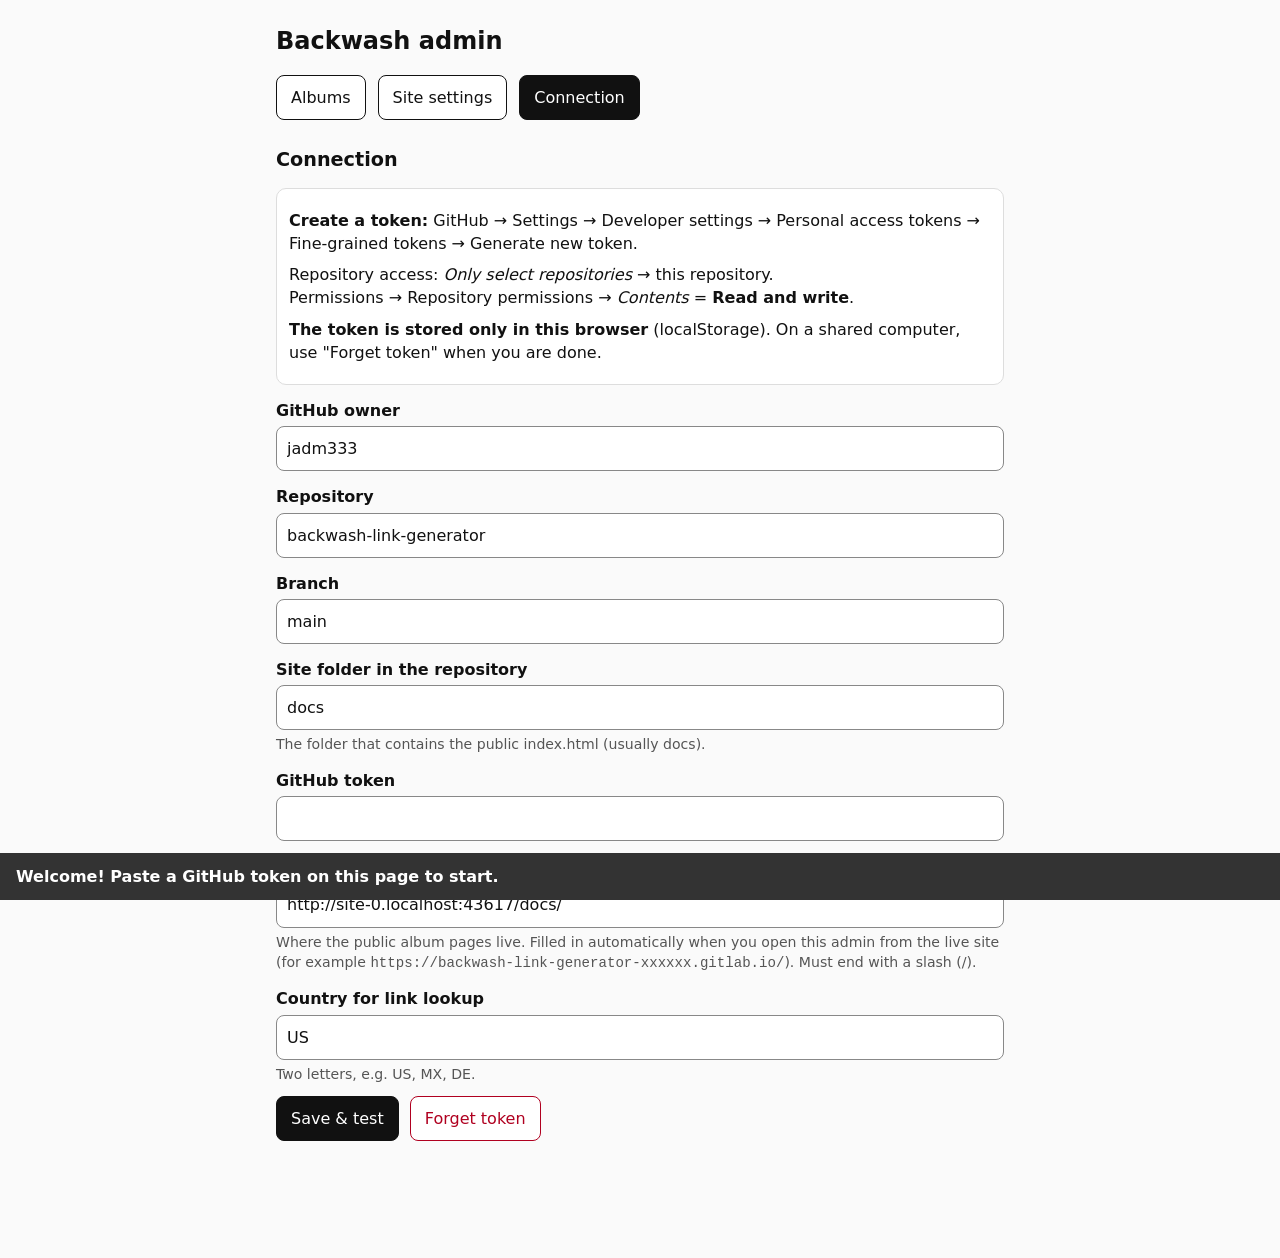
==== docs/admin/index.html @ 96a44078 "Add Change design button, default-design and lock settings; GitLab Pages docs - Public pages: floati" ====
<!doctype html>
<html lang="en">
<head>
<meta charset="utf-8">
<meta name="viewport" content="width=device-width, initial-scale=1">
<meta name="robots" content="noindex">
<title>Backwash admin</title>
<style>
  [hidden] { display: none !important; }
  * { box-sizing: border-box; }
  body { margin: 0; padding: 0 0 90px; font-family: system-ui, -apple-system, "Segoe UI", Roboto, sans-serif; font-size: 16px; line-height: 1.45; color: #111; background: #fafafa; }
  main { max-width: 760px; margin: 0 auto; padding: 16px; }
  h1 { font-size: 1.5rem; margin: 8px 0 12px; }
  h2 { font-size: 1.2rem; margin: 22px 0 8px; }
  p { margin: 8px 0; }
  a { color: #0645ad; }
  button { font: inherit; font-size: 16px; padding: 10px 14px; margin: 4px 6px 4px 0; border: 1px solid #111; border-radius: 8px; background: #fff; color: #111; cursor: pointer; }
  button.primary { background: #111; color: #fff; }
  button.danger { border-color: #b00020; color: #b00020; }
  button:disabled { opacity: .45; cursor: default; }
  .tabs { display: flex; flex-wrap: wrap; gap: 6px; margin-bottom: 12px; }
  .tabs button.on { background: #111; color: #fff; }
  .box { background: #fff; border: 1px solid #ddd; border-radius: 10px; padding: 12px; margin: 14px 0; }
  label { display: block; margin-top: 14px; font-weight: 600; }
  input, select { display: block; width: 100%; margin-top: 4px; padding: 10px; font: inherit; font-size: 16px; border: 1px solid #888; border-radius: 8px; background: #fff; color: #111; }
  input[type="checkbox"] { display: inline-block; width: auto; margin: 0 8px 0 0; }
  input[readonly] { background: #eee; }
  .check { display: flex; align-items: center; font-weight: 400; margin-top: 12px; }
  .hint { font-size: .88rem; color: #555; margin: 4px 0 0; }
  [data-kind="ok"] { color: #0a6b2b; }
  [data-kind="err"] { color: #b00020; }
  [data-kind="warn"] { color: #8a5a00; }
  .list { list-style: none; padding: 0; margin: 8px 0; }
  .row { display: flex; flex-wrap: wrap; align-items: center; justify-content: space-between; gap: 6px; padding: 10px 0; border-bottom: 1px solid #ddd; }
  .row-text { min-width: 0; overflow-wrap: anywhere; }
  .actions { margin-top: 16px; }
  #a-cover-preview { display: block; max-width: 160px; max-height: 160px; margin-top: 8px; border-radius: 8px; }
  .qr svg { display: block; width: 220px; height: 220px; max-width: 100%; height: auto; background: #fff; }
  #status { position: fixed; left: 0; right: 0; bottom: 0; padding: 12px 16px; background: #333; color: #fff; font-weight: 600; cursor: pointer; }
  #status[data-kind="ok"] { background: #0a6b2b; }
  #status[data-kind="err"] { background: #b00020; }
</style>
</head>
<body>
<main>
  <h1>Backwash admin</h1>
  <nav class="tabs" aria-label="Sections">
    <button type="button" data-tab="albums">Albums</button>
    <button type="button" data-tab="site">Site settings</button>
    <button type="button" data-tab="connection">Connection</button>
  </nav>

  <!-- Connection -->
  <section id="view-connection" hidden>
    <h2>Connection</h2>
    <div class="box">
      <p><strong>Create a token:</strong> GitHub → Settings → Developer settings → Personal access tokens → Fine-grained tokens → Generate new token.</p>
      <p>Repository access: <em>Only select repositories</em> → this repository.<br>
      Permissions → Repository permissions → <em>Contents</em> = <strong>Read and write</strong>.</p>
      <p><strong>The token is stored only in this browser</strong> (localStorage). On a shared computer, use "Forget token" when you are done.</p>
    </div>
    <label for="c-owner">GitHub owner</label>
    <input id="c-owner" autocomplete="off" autocapitalize="off" spellcheck="false">
    <label for="c-repo">Repository</label>
    <input id="c-repo" autocomplete="off" autocapitalize="off" spellcheck="false">
    <label for="c-branch">Branch</label>
    <input id="c-branch" autocomplete="off" autocapitalize="off" spellcheck="false">
    <label for="c-dir">Site folder in the repository</label>
    <input id="c-dir" autocomplete="off" autocapitalize="off" spellcheck="false">
    <p class="hint">The folder that contains the public index.html (usually docs).</p>
    <label for="c-token">GitHub token</label>
    <input id="c-token" type="password" autocomplete="off" spellcheck="false">
    <label for="c-site">Public site URL</label>
    <input id="c-site" type="url" autocomplete="off" autocapitalize="off" spellcheck="false">
    <p class="hint">Where the public album pages live. Filled in automatically when you open this admin from the live site (for example <code>https://backwash-link-generator-xxxxxx.gitlab.io/</code>). Must end with a slash (/).</p>
    <label for="c-country">Country for link lookup</label>
    <input id="c-country" maxlength="2" autocomplete="off" autocapitalize="characters" spellcheck="false">
    <p class="hint">Two letters, e.g. US, MX, DE.</p>
    <p>
      <button type="button" id="c-save" class="primary">Save &amp; test</button>
      <button type="button" id="c-forget" class="danger">Forget token</button>
    </p>
    <p id="c-result" role="status"></p>
  </section>

  <!-- Album list -->
  <section id="view-albums" hidden>
    <h2>Albums</h2>
    <p><button type="button" id="l-new" class="primary">New album</button></p>
    <label for="l-search">Search</label>
    <input id="l-search" type="search" placeholder="Title, artist or slug" autocomplete="off" spellcheck="false">
    <p id="l-status" class="hint" role="status"></p>
    <ul id="l-list" class="list"></ul>
  </section>

  <!-- Album editor -->
  <section id="view-editor" hidden>
    <p><button type="button" id="a-back">← Albums</button></p>
    <h2 id="a-heading">New album</h2>

    <div class="box">
      <label for="a-lookup-url">Auto-fill from a streaming link</label>
      <input id="a-lookup-url" type="url" inputmode="url" placeholder="https://open.spotify.com/album/…" autocomplete="off" autocapitalize="off" spellcheck="false">
      <p class="hint">Paste a Spotify / Apple Music / YouTube / Deezer / Tidal link. Uses the free song.link service (max ~10 lookups per minute).</p>
      <p><button type="button" id="a-lookup-btn">Auto-fill</button></p>
      <p id="a-lookup-msg" class="hint" role="status"></p>
    </div>

    <label for="a-title">Title *</label>
    <input id="a-title" autocomplete="off">
    <label for="a-artist">Artist</label>
    <input id="a-artist" autocomplete="off">
    <label for="a-year">Year</label>
    <input id="a-year" inputmode="numeric" autocomplete="off">
    <label for="a-label">Label</label>
    <input id="a-label" autocomplete="off">
    <label for="a-note">Note</label>
    <input id="a-note" autocomplete="off" placeholder="e.g. Staff pick">
    <p class="hint">Short line shown under the title.</p>
    <label for="a-slug">Slug *</label>
    <input id="a-slug" autocomplete="off" autocapitalize="off" spellcheck="false">
    <p id="a-slug-hint" class="hint"></p>

    <label for="a-cover">Cover image URL</label>
    <input id="a-cover" autocomplete="off" autocapitalize="off" spellcheck="false" placeholder="https://… or data/covers/…">
    <label for="a-cover-file">…or upload a cover</label>
    <input id="a-cover-file" type="file" accept="image/*">
    <p class="hint">An uploaded file replaces the cover when you save.</p>
    <label class="check"><input type="checkbox" id="a-cover-copy" checked> Save a copy of the cover in the repo (recommended)</label>
    <img id="a-cover-preview" alt="Cover preview" hidden>
    <p id="a-cover-msg" class="hint" role="status"></p>

    <label for="a-shop">Shop URL</label>
    <input id="a-shop" type="url" inputmode="url" autocomplete="off" autocapitalize="off" spellcheck="false" placeholder="https://">
    <p class="hint">This record in your online catalog.</p>

    <h2>Streaming links</h2>
    <p class="hint">Leave empty to hide a platform.</p>
    <div id="a-links"></div>

    <div class="actions">
      <button type="button" id="a-save" class="primary">Save</button>
      <button type="button" id="a-preview">Preview</button>
      <button type="button" id="a-delete" class="danger" hidden>Delete album</button>
    </div>
    <p class="hint">Preview works before the site is redeployed (uploaded cover files show after saving).</p>
    <p id="a-msg" role="status"></p>
  </section>

  <!-- Sticker -->
  <section id="view-sticker" hidden>
    <p><button type="button" id="k-back">← Albums</button></p>
    <h2 id="k-title">Sticker</h2>
    <label for="k-url">Sticker link</label>
    <input id="k-url" readonly autocomplete="off" spellcheck="false">
    <p><button type="button" id="k-copy">Copy</button></p>
    <p id="k-ntag" class="hint"></p>

    <h2>QR code</h2>
    <div id="k-qr" class="qr"></div>
    <p><a id="k-qr-dl">Download QR (PNG)</a></p>

    <h2>NFC sticker</h2>
    <p><button type="button" id="k-nfc" class="primary">Write to NFC sticker</button></p>
    <p id="k-nfc-msg" role="status"></p>

    <p><a id="k-open" target="_blank" rel="noopener">Open public page</a></p>
    <p class="hint">You can edit this album any time — the sticker never needs rewriting.</p>
  </section>

  <!-- Site settings -->
  <section id="view-site" hidden>
    <h2>Site settings</h2>
    <label for="s-name">Store name *</label>
    <input id="s-name" autocomplete="off">
    <label for="s-tagline">Tagline</label>
    <input id="s-tagline" autocomplete="off">
    <label for="s-theme">Default design</label>
    <select id="s-theme"></select>
    <p class="hint">What visitors see. <a href="../themes.html" target="_blank" rel="noopener">Compare all designs</a></p>
    <label class="check"><input type="checkbox" id="s-switcher"> Show the 'Change design' button on the public pages</label>
    <p class="hint">Use it to try the designs on your phone. Untick it to lock the site to the default design.</p>
    <label for="s-catalog">Catalog URL</label>
    <input id="s-catalog" type="url" inputmode="url" autocomplete="off" autocapitalize="off" spellcheck="false" placeholder="https://">
    <p class="hint">The online catalog of the whole store (the "Browse our catalog" button).</p>

    <h2>Social links</h2>
    <div id="s-socials"></div>

    <h2>Button texts</h2>
    <p class="hint">Leave empty to use the default (shown as the placeholder).</p>
    <div id="s-texts"></div>

    <p class="actions"><button type="button" id="s-save" class="primary" disabled>Save site settings</button></p>
    <p id="s-msg" role="status"></p>
  </section>
</main>

<div id="status" role="status" aria-live="polite" hidden></div>

<script type="module" src="js/app.js"></script>
</body>
</html>
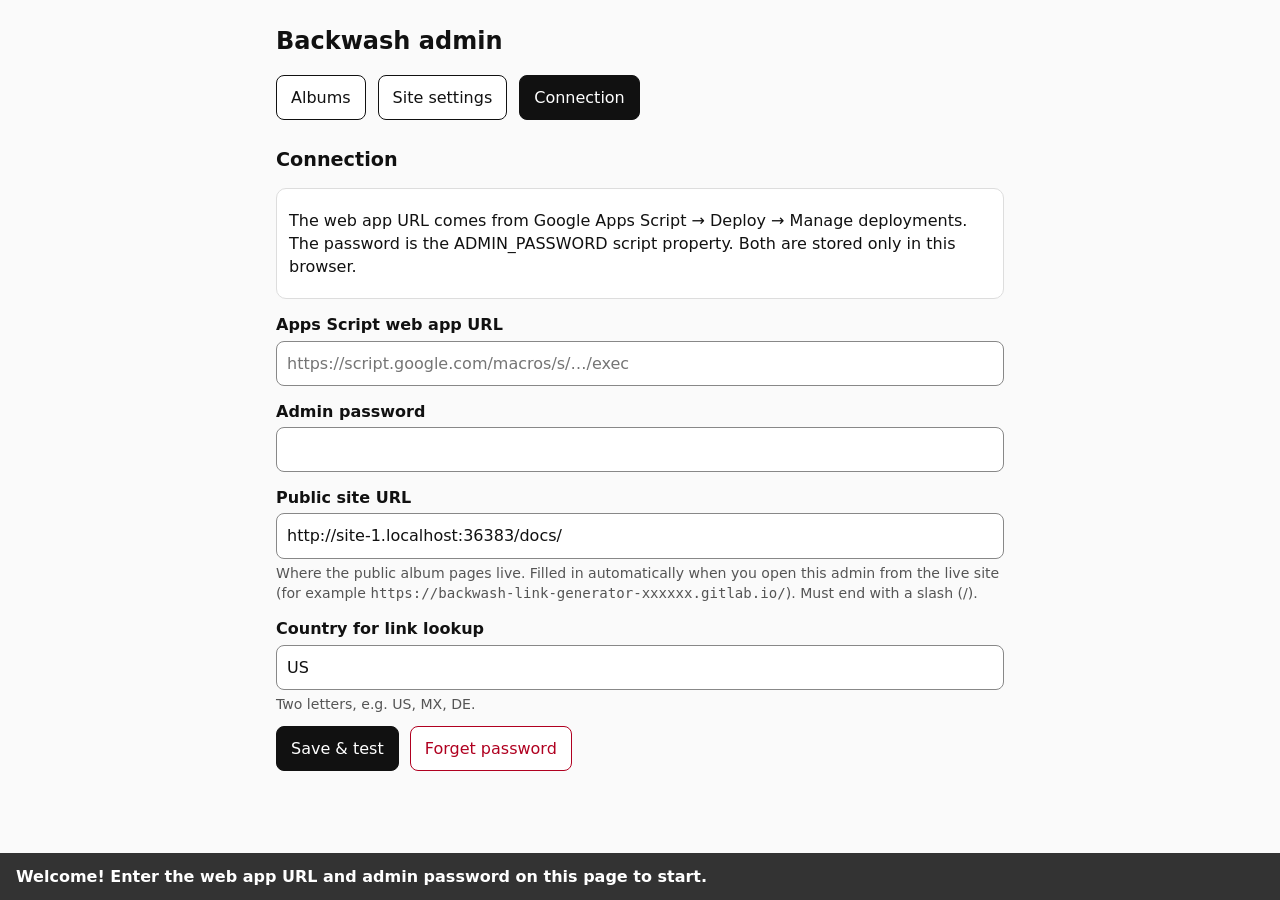
==== commit 2d05f283: "Admin panel saves to the Google Sheet through the Apps Script web app Replaces the GitHub contents c" ====
--- a/docs/admin/index.html
+++ b/docs/admin/index.html
@@ -25,6 +25,7 @@
   input, select { display: block; width: 100%; margin-top: 4px; padding: 10px; font: inherit; font-size: 16px; border: 1px solid #888; border-radius: 8px; background: #fff; color: #111; }
   input[type="checkbox"] { display: inline-block; width: auto; margin: 0 8px 0 0; }
   input[readonly] { background: #eee; }
+  textarea { display: block; width: 100%; margin-top: 6px; padding: 10px; font: 14px/1.4 ui-monospace, Menlo, Consolas, monospace; border: 1px solid #888; border-radius: 8px; background: #eee; color: #111; overflow-wrap: anywhere; resize: vertical; }
   .check { display: flex; align-items: center; font-weight: 400; margin-top: 12px; }
   .hint { font-size: .88rem; color: #555; margin: 4px 0 0; }
   [data-kind="ok"] { color: #0a6b2b; }
@@ -54,22 +55,12 @@
   <section id="view-connection" hidden>
     <h2>Connection</h2>
     <div class="box">
-      <p><strong>Create a token:</strong> GitHub → Settings → Developer settings → Personal access tokens → Fine-grained tokens → Generate new token.</p>
-      <p>Repository access: <em>Only select repositories</em> → this repository.<br>
-      Permissions → Repository permissions → <em>Contents</em> = <strong>Read and write</strong>.</p>
-      <p><strong>The token is stored only in this browser</strong> (localStorage). On a shared computer, use "Forget token" when you are done.</p>
+      <p>The web app URL comes from Google Apps Script → Deploy → Manage deployments. The password is the ADMIN_PASSWORD script property. Both are stored only in this browser.</p>
     </div>
-    <label for="c-owner">GitHub owner</label>
-    <input id="c-owner" autocomplete="off" autocapitalize="off" spellcheck="false">
-    <label for="c-repo">Repository</label>
-    <input id="c-repo" autocomplete="off" autocapitalize="off" spellcheck="false">
-    <label for="c-branch">Branch</label>
-    <input id="c-branch" autocomplete="off" autocapitalize="off" spellcheck="false">
-    <label for="c-dir">Site folder in the repository</label>
-    <input id="c-dir" autocomplete="off" autocapitalize="off" spellcheck="false">
-    <p class="hint">The folder that contains the public index.html (usually docs).</p>
-    <label for="c-token">GitHub token</label>
-    <input id="c-token" type="password" autocomplete="off" spellcheck="false">
+    <label for="c-url">Apps Script web app URL</label>
+    <input id="c-url" type="url" inputmode="url" autocomplete="off" autocapitalize="off" spellcheck="false" placeholder="https://script.google.com/macros/s/…/exec">
+    <label for="c-password">Admin password</label>
+    <input id="c-password" type="password" autocomplete="current-password" spellcheck="false">
     <label for="c-site">Public site URL</label>
     <input id="c-site" type="url" autocomplete="off" autocapitalize="off" spellcheck="false">
     <p class="hint">Where the public album pages live. Filled in automatically when you open this admin from the live site (for example <code>https://backwash-link-generator-xxxxxx.gitlab.io/</code>). Must end with a slash (/).</p>
@@ -78,9 +69,14 @@
     <p class="hint">Two letters, e.g. US, MX, DE.</p>
     <p>
       <button type="button" id="c-save" class="primary">Save &amp; test</button>
-      <button type="button" id="c-forget" class="danger">Forget token</button>
+      <button type="button" id="c-forget" class="danger">Forget password</button>
     </p>
     <p id="c-result" role="status"></p>
+    <div id="c-config" class="box" hidden>
+      <p data-kind="warn">The public pages don't know this sheet yet. Put this in docs/config.json on GitHub:</p>
+      <textarea id="c-config-json" readonly rows="7" spellcheck="false" aria-label="Content for docs/config.json"></textarea>
+      <p><button type="button" id="c-config-copy">Copy</button></p>
+    </div>
   </section>
 
   <!-- Album list -->
@@ -122,11 +118,10 @@
     <p id="a-slug-hint" class="hint"></p>
 
     <label for="a-cover">Cover image URL</label>
-    <input id="a-cover" autocomplete="off" autocapitalize="off" spellcheck="false" placeholder="https://… or data/covers/…">
+    <input id="a-cover" autocomplete="off" autocapitalize="off" spellcheck="false" placeholder="https://…">
     <label for="a-cover-file">…or upload a cover</label>
     <input id="a-cover-file" type="file" accept="image/*">
     <p class="hint">An uploaded file replaces the cover when you save.</p>
-    <label class="check"><input type="checkbox" id="a-cover-copy" checked> Save a copy of the cover in the repo (recommended)</label>
     <img id="a-cover-preview" alt="Cover preview" hidden>
     <p id="a-cover-msg" class="hint" role="status"></p>
 
@@ -143,7 +138,7 @@
       <button type="button" id="a-preview">Preview</button>
       <button type="button" id="a-delete" class="danger" hidden>Delete album</button>
     </div>
-    <p class="hint">Preview works before the site is redeployed (uploaded cover files show after saving).</p>
+    <p class="hint">Preview opens the public page with these values, without saving. Uploaded covers show after saving.</p>
     <p id="a-msg" role="status"></p>
   </section>
 
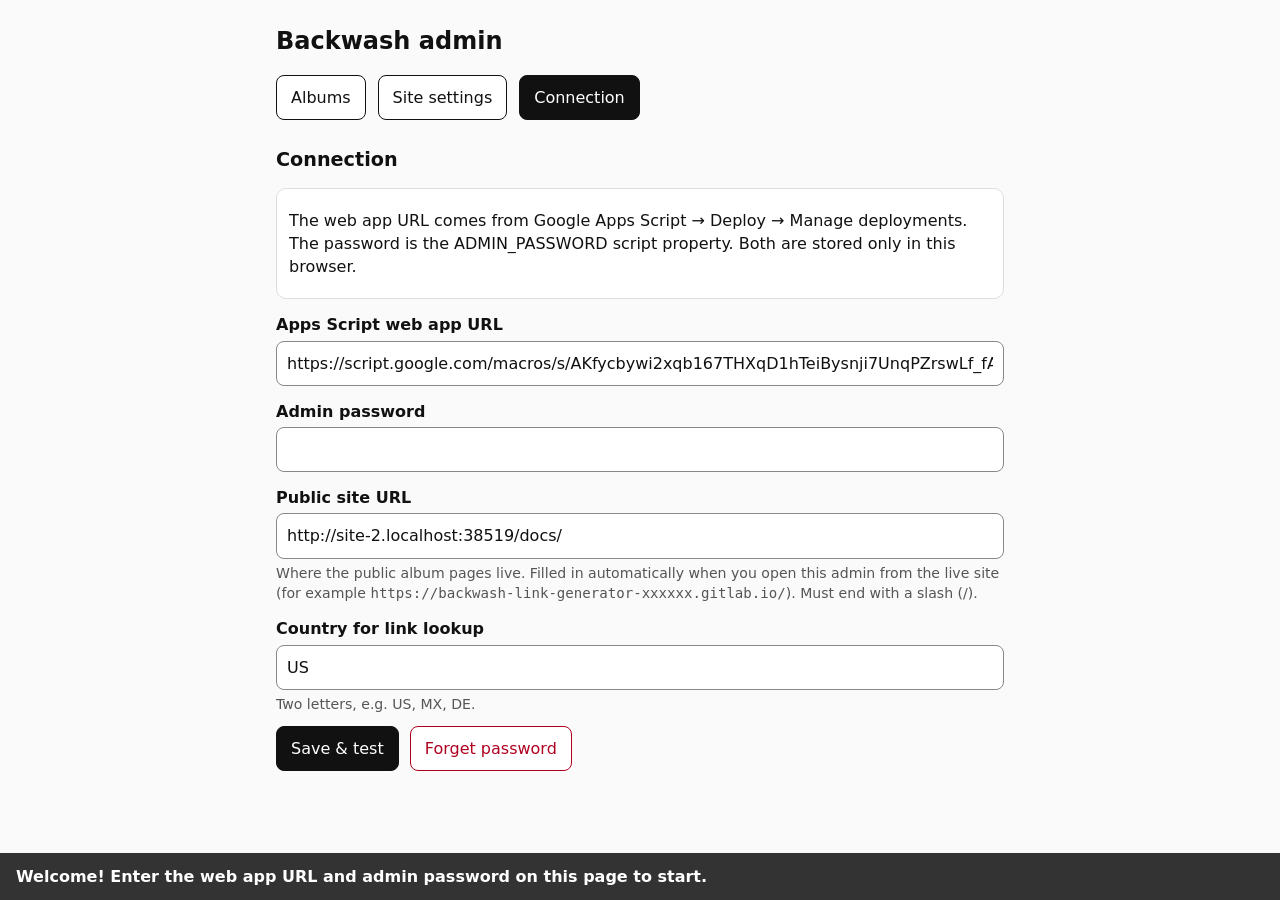
==== commit b0017656: "Admin auto-fill runs the song.link lookup through the Apps Script Co-Authored-By: Claude Opus 5.5 <n" ====
--- a/docs/admin/index.html
+++ b/docs/admin/index.html
@@ -97,7 +97,7 @@
     <div class="box">
       <label for="a-lookup-url">Auto-fill from a streaming link</label>
       <input id="a-lookup-url" type="url" inputmode="url" placeholder="https://open.spotify.com/album/…" autocomplete="off" autocapitalize="off" spellcheck="false">
-      <p class="hint">Paste a Spotify / Apple Music / YouTube / Deezer / Tidal link. Uses the free song.link service (max ~10 lookups per minute).</p>
+      <p class="hint">Paste a Spotify / Apple Music / YouTube / Deezer / Tidal link. The lookup runs through your Apps Script using the free song.link service (about 10 lookups per minute).</p>
       <p><button type="button" id="a-lookup-btn">Auto-fill</button></p>
       <p id="a-lookup-msg" class="hint" role="status"></p>
     </div>
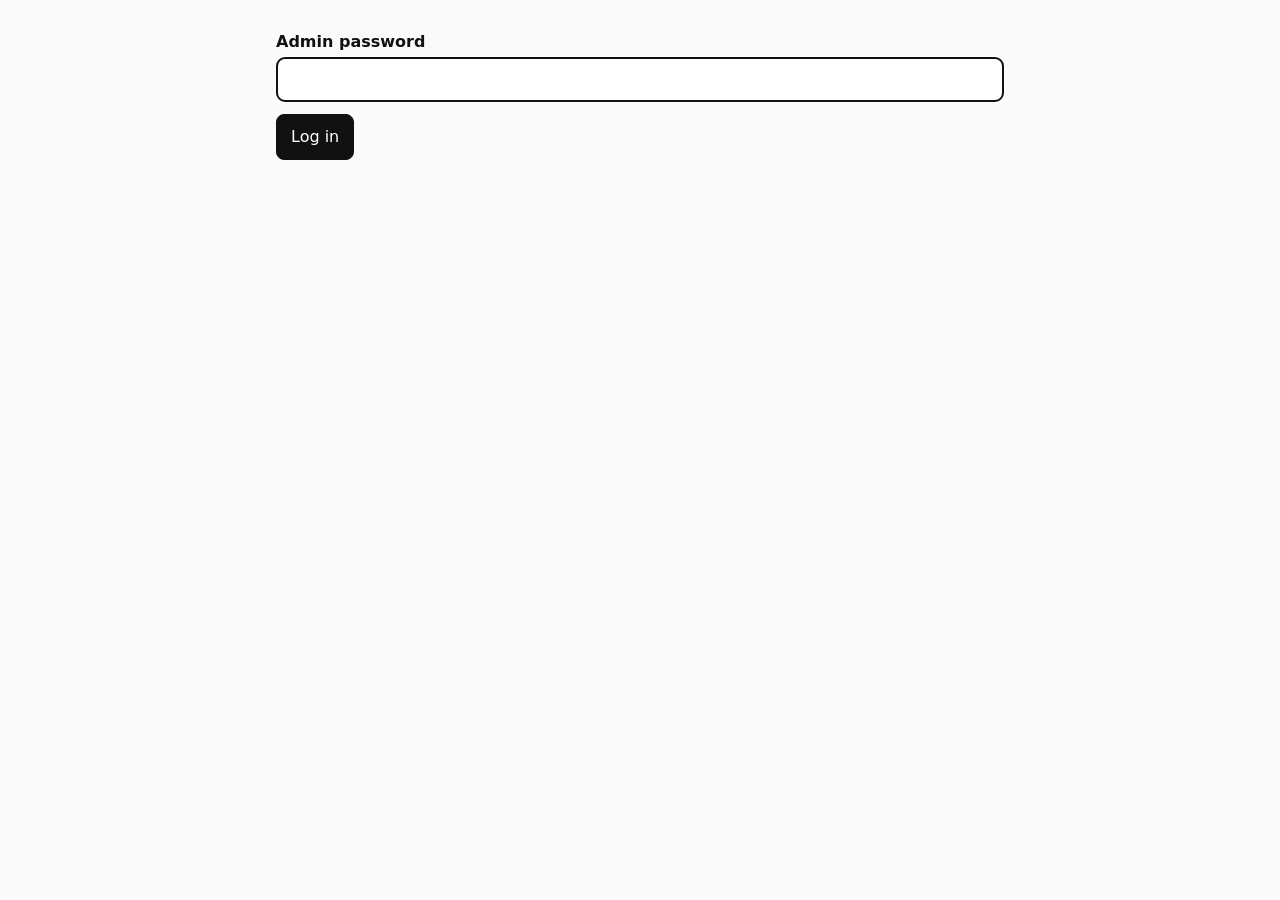
==== commit 4db04030: "Show only a password box in the admin until logged in Until a password is saved, the admin panel now" ====
--- a/docs/admin/index.html
+++ b/docs/admin/index.html
@@ -44,12 +44,24 @@
 </head>
 <body>
 <main>
-  <h1>Backwash admin</h1>
-  <nav class="tabs" aria-label="Sections">
-    <button type="button" data-tab="albums">Albums</button>
-    <button type="button" data-tab="site">Site settings</button>
-    <button type="button" data-tab="connection">Connection</button>
-  </nav>
+  <header id="top" hidden>
+    <h1>Backwash admin</h1>
+    <nav class="tabs" aria-label="Sections">
+      <button type="button" data-tab="albums">Albums</button>
+      <button type="button" data-tab="site">Site settings</button>
+      <button type="button" data-tab="connection">Connection</button>
+    </nav>
+  </header>
+
+  <!-- Login: the only view shown until the password is checked -->
+  <section id="view-login" hidden>
+    <form id="g-form">
+      <label for="g-password">Admin password</label>
+      <input id="g-password" type="password" autocomplete="current-password" spellcheck="false">
+      <p><button type="submit" id="g-login" class="primary">Log in</button></p>
+      <p id="g-msg" role="status"></p>
+    </form>
+  </section>
 
   <!-- Connection -->
   <section id="view-connection" hidden>
